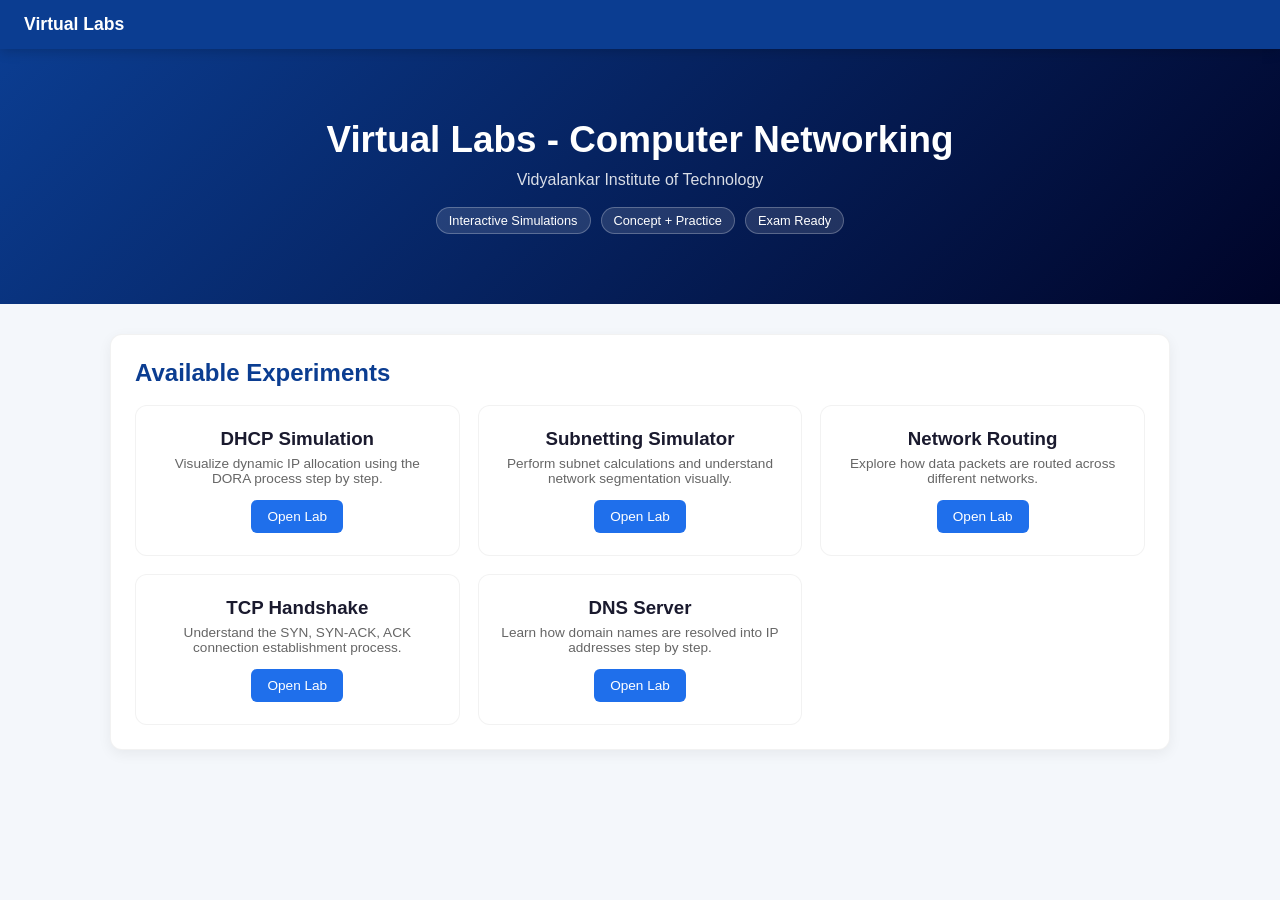
==== index.html @ 4665e517 "rename main" ====
<!doctype html>
<html lang="en">
  <head>
    <meta charset="UTF-8" />
    <meta name="viewport" content="width=device-width, initial-scale=1.0" />
    <title>Virtual Labs - Computer Networking</title>
    <link rel="stylesheet" href="Main.css" />
  </head>

  <body>
    <!-- NAVBAR -->
    <nav class="navbar">
      <div class="nav-brand">Virtual Labs</div>
    </nav>

    <!-- HERO -->
    <section class="hero">
      <h1>Virtual Labs - Computer Networking</h1>
      <p>Vidyalankar Institute of Technology</p>

      <div class="hero-badges">
        <span class="badge">Interactive Simulations</span>
        <span class="badge">Concept + Practice</span>
        <span class="badge">Exam Ready</span>
      </div>
    </section>

    <!-- CONTENT -->
    <div class="content">
      <div class="card">
        <h2>Available Experiments</h2>

        <div class="card-container" id="experimentList">
          <!-- Experiments will be injected here -->
        </div>
      </div>
    </div>

    <!-- JS -->
    <script>
      const experiments = [
        {
          title: "DHCP Simulation",
          desc: "Visualize dynamic IP allocation using the DORA process step by step.",
          page: "DHCP/index.html",
        },
        {
          title: "Subnetting Simulator",
          desc: "Perform subnet calculations and understand network segmentation visually.",
          page: "FinalSubnetting/index.html",
        },
        {
          title: "Network Routing",
          desc: "Explore how data packets are routed across different networks.",
          page: "Network_Routing/index.html",
        },
        {
          title: "TCP Handshake",
          desc: "Understand the SYN, SYN-ACK, ACK connection establishment process.",
          page: "updated_VLab/main.html",
        },
        {
          title: "DNS Server",
          desc: "Learn how domain names are resolved into IP addresses step by step.",
          page: "DNS_Simulator/dns_simulator.html",
        },
      ];

      function renderExperiments() {
        const container = document.getElementById("experimentList");

        container.innerHTML = experiments
          .map(
            (exp) => `
        <div class="feature-card">
          <h3>${exp.title}</h3>
          <p>${exp.desc}</p>
          <button onclick="goTo('${exp.page}')">Open Lab</button>
        </div>
      `,
          )
          .join("");
      }

      function goTo(page) {
        window.location.href = page;
      }

      function toggleDark() {
        document.body.classList.toggle("dark");
      }

      renderExperiments();
    </script>
  </body>
</html>
---- Main.css ----
/* ===================== RESET ===================== */
* {
  margin: 0;
  padding: 0;
  box-sizing: border-box;
}

/* ===================== ROOT ===================== */
:root {
  --primary: #1f6feb;
  --primary-dark: #174ea6;
  --bg-light: #f4f7fb;
  --bg-dark: #0d1117;
  --card-light: #ffffff;
  --card-dark: #161b22;
  --text-light: #1a1a2e;
  --text-dark: #e6edf3;
  --border-light: rgba(0,0,0,0.05);
  --border-dark: #30363d;
}

/* ===================== BODY ===================== */
body {
  font-family: 'Segoe UI', Arial, sans-serif;
  background: var(--bg-light);
  color: var(--text-light);
  transition: all 0.3s ease;
}

/* DARK MODE */
body.dark {
  background: var(--bg-dark);
  color: var(--text-dark);
}

/* ===================== NAVBAR ===================== */
.navbar {
  background: #0b3d91;
  color: white;
  padding: 14px 24px;
  display: flex;
  justify-content: space-between;
  align-items: center;
  position: sticky;
  top: 0;
  z-index: 1000;
  box-shadow: 0 2px 12px rgba(0,0,0,0.2);
}

.nav-brand {
  font-weight: 600;
  font-size: 1.1rem;
}

.dark-toggle {
  background: rgba(255,255,255,0.15);
  border: 1px solid rgba(255,255,255,0.3);
  padding: 6px 14px;
  border-radius: 20px;
  color: white;
  cursor: pointer;
}

/* ===================== HERO ===================== */
.hero {
  background: linear-gradient(135deg, #0b3d91, #000428);
  color: white;
  text-align: center;
  padding: 70px 20px;
}

.hero h1 {
  font-size: 2.3rem;
  margin-bottom: 10px;
}

.hero p {
  opacity: 0.85;
  margin-bottom: 18px;
}

/* badges */
.hero-badges {
  display: flex;
  justify-content: center;
  gap: 10px;
  flex-wrap: wrap;
}

.badge {
  background: rgba(255,255,255,0.12);
  border: 1px solid rgba(255,255,255,0.25);
  padding: 5px 12px;
  border-radius: 20px;
  font-size: 0.8rem;
}

/* ===================== CONTENT ===================== */
.content {
  max-width: 1100px;
  margin: auto;
  padding: 30px 20px;
}

/* ===================== CARD ===================== */
.card {
  background: var(--card-light);
  padding: 24px;
  border-radius: 12px;
  border: 1px solid var(--border-light);
  box-shadow: 0 4px 14px rgba(0,0,0,0.06);
}

body.dark .card {
  background: var(--card-dark);
  border-color: var(--border-dark);
}

.card h2 {
  margin-bottom: 18px;
  color: #0b3d91;
}

body.dark .card h2 {
  color: #4fc3f7;
}

/* ===================== GRID ===================== */
.card-container {
  display: grid;
  grid-template-columns: repeat(auto-fit, minmax(240px, 1fr));
  gap: 18px;
}

/* ===================== FEATURE CARD ===================== */
.feature-card {
  background: var(--card-light);
  padding: 22px;
  border-radius: 12px;
  text-align: center;
  border: 1px solid var(--border-light);
  transition: 0.25s ease;
}

body.dark .feature-card {
  background: var(--card-dark);
  border-color: var(--border-dark);
}

.feature-card:hover {
  transform: translateY(-6px);
  box-shadow: 0 10px 25px rgba(0,0,0,0.12);
}

.feature-icon {
  font-size: 2rem;
  margin-bottom: 10px;
}

.feature-card h3 {
  margin-bottom: 6px;
}

.feature-card p {
  font-size: 0.85rem;
  color: #666;
  margin-bottom: 14px;
}

body.dark .feature-card p {
  color: #8b949e;
}

/* ===================== BUTTON ===================== */
button {
  background: var(--primary);
  border: none;
  color: white;
  padding: 9px 16px;
  border-radius: 6px;
  cursor: pointer;
  font-size: 0.85rem;
  transition: 0.2s;
}

button:hover {
  background: var(--primary-dark);
  transform: translateY(-1px);
}

/* ===================== RESPONSIVE ===================== */
@media (max-width: 600px) {
  .hero h1 {
    font-size: 1.6rem;
  }
}
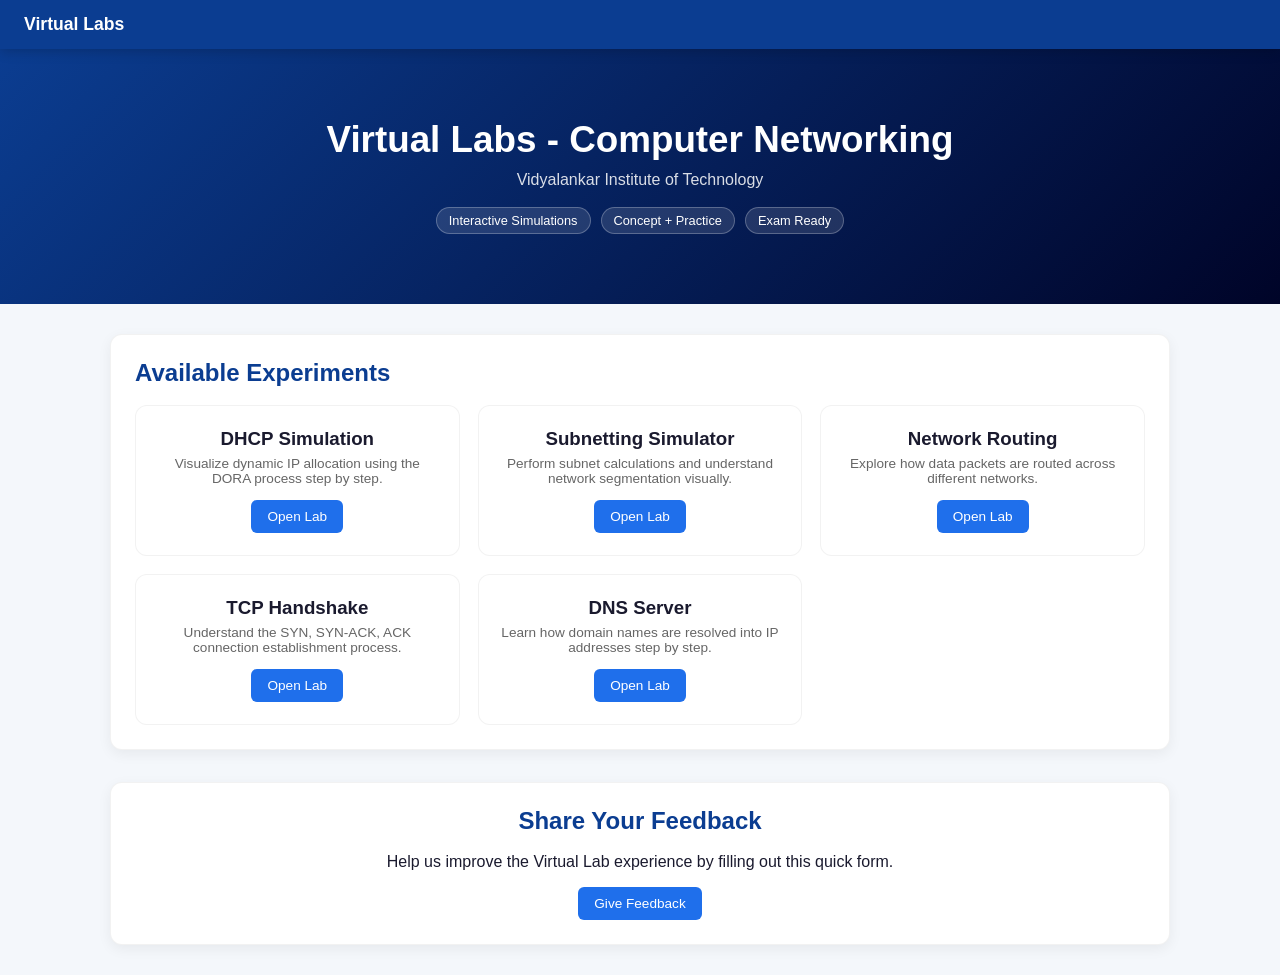
==== commit 67d6b74e: "Added Feedback Link" ====
--- a/index.html
+++ b/index.html
@@ -8,12 +8,10 @@
   </head>
 
   <body>
-    <!-- NAVBAR -->
     <nav class="navbar">
       <div class="nav-brand">Virtual Labs</div>
     </nav>
 
-    <!-- HERO -->
     <section class="hero">
       <h1>Virtual Labs - Computer Networking</h1>
       <p>Vidyalankar Institute of Technology</p>
@@ -25,18 +23,25 @@
       </div>
     </section>
 
-    <!-- CONTENT -->
     <div class="content">
       <div class="card">
         <h2>Available Experiments</h2>
 
         <div class="card-container" id="experimentList">
-          <!-- Experiments will be injected here -->
-        </div>
+          </div>
+      </div>
+
+      <div class="card" style="text-align: center; margin-top: 2rem;">
+        <h2>Share Your Feedback</h2>
+        <p>Help us improve the Virtual Lab experience by filling out this quick form.</p>
+        <button 
+          onclick="goTo('https://docs.google.com/forms/d/e/1FAIpQLSdaDg3ws6tEbpha20IrWa9OKE-nTXAAdi2kfX08-W4KUhyVLQ/viewform?usp=dialog')"
+          style="margin-top: 1rem;">
+          Give Feedback
+        </button>
       </div>
     </div>
 
-    <!-- JS -->
     <script>
       const experiments = [
         {
@@ -93,4 +98,4 @@
       renderExperiments();
     </script>
   </body>
-</html>
+</html>
